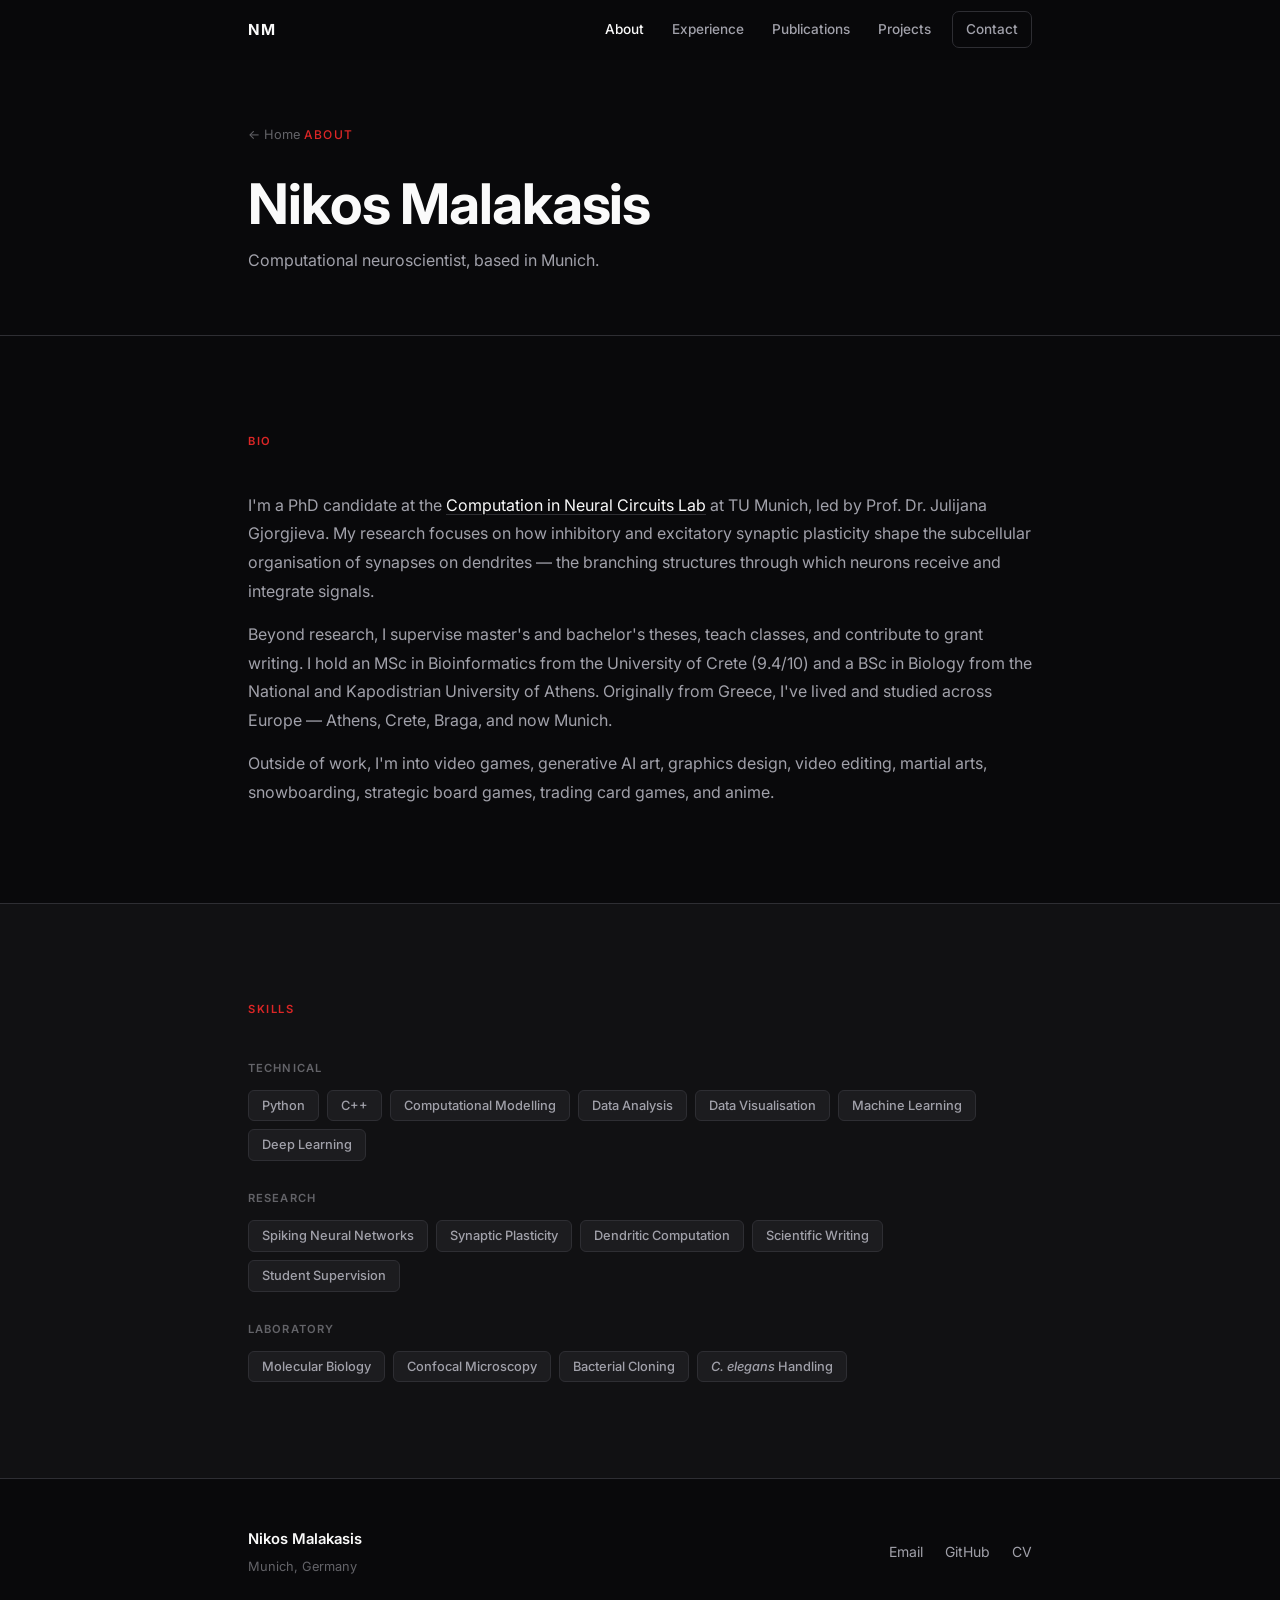
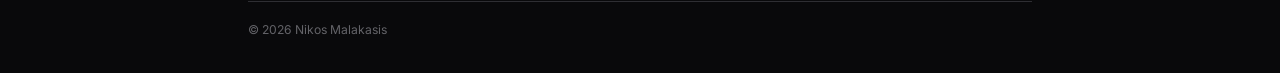
==== about.html @ 0a9daad5 "Split into multi-page site with section previews on homepage Co-Authored-By: Claude Sonnet 4.6 <nore" ====
<!DOCTYPE html>
<html lang="en">
<head>
  <meta charset="UTF-8">
  <meta name="viewport" content="width=device-width, initial-scale=1.0">
  <meta name="description" content="About Nikos Malakasis — PhD Candidate in Computational Neuroscience.">
  <title>About — Nikos Malakasis</title>
  <link rel="preconnect" href="https://fonts.googleapis.com">
  <link rel="preconnect" href="https://fonts.gstatic.com" crossorigin>
  <link href="https://fonts.googleapis.com/css2?family=Inter:wght@300;400;500;600;700&display=swap" rel="stylesheet">
  <link rel="stylesheet" href="style.css">
</head>
<body>

  <nav id="navbar">
    <div class="nav-container">
      <a href="index.html" class="nav-logo">NM</a>
      <ul class="nav-links" id="nav-links">
        <li><a href="about.html" class="nav-active">About</a></li>
        <li><a href="experience.html">Experience</a></li>
        <li><a href="publications.html">Publications</a></li>
        <li><a href="projects.html">Projects</a></li>
        <li><a href="#contact" class="nav-cta">Contact</a></li>
      </ul>
      <button class="nav-toggle" id="nav-toggle" aria-label="Toggle navigation">
        <span></span><span></span><span></span>
      </button>
    </div>
  </nav>

  <main>

    <section class="page-hero">
      <div class="container">
        <a href="index.html" class="back-link">&larr; Home</a>
        <span class="hero-label">About</span>
        <h1 class="page-title">Nikos Malakasis</h1>
        <p class="page-desc">Computational neuroscientist, based in Munich.</p>
      </div>
    </section>

    <section>
      <div class="container">
        <h2 class="section-title">Bio</h2>
        <div class="about-content">
          <p>
            I'm a PhD candidate at the
            <a href="https://www.gjorgjievalab.org/" target="_blank" rel="noopener">Computation in Neural Circuits Lab</a>
            at TU Munich, led by Prof. Dr. Julijana Gjorgjieva. My research focuses on how inhibitory
            and excitatory synaptic plasticity shape the subcellular organisation of synapses on dendrites —
            the branching structures through which neurons receive and integrate signals.
          </p>
          <p>
            Beyond research, I supervise master's and bachelor's theses, teach classes, and contribute to
            grant writing. I hold an MSc in Bioinformatics from the University of Crete (9.4/10) and a BSc
            in Biology from the National and Kapodistrian University of Athens. Originally from Greece,
            I've lived and studied across Europe — Athens, Crete, Braga, and now Munich.
          </p>
          <p>
            Outside of work, I'm into video games, generative AI art, graphics design, video editing,
            martial arts, snowboarding, strategic board games, trading card games, and anime.
          </p>
        </div>
      </div>
    </section>

    <section class="surface-section">
      <div class="container">
        <h2 class="section-title">Skills</h2>
        <div class="skills-grid">
          <div class="skill-group">
            <h4 class="skill-group-label">Technical</h4>
            <div class="skill-tags">
              <span class="tag">Python</span>
              <span class="tag">C++</span>
              <span class="tag">Computational Modelling</span>
              <span class="tag">Data Analysis</span>
              <span class="tag">Data Visualisation</span>
              <span class="tag">Machine Learning</span>
              <span class="tag">Deep Learning</span>
            </div>
          </div>
          <div class="skill-group">
            <h4 class="skill-group-label">Research</h4>
            <div class="skill-tags">
              <span class="tag">Spiking Neural Networks</span>
              <span class="tag">Synaptic Plasticity</span>
              <span class="tag">Dendritic Computation</span>
              <span class="tag">Scientific Writing</span>
              <span class="tag">Student Supervision</span>
            </div>
          </div>
          <div class="skill-group">
            <h4 class="skill-group-label">Laboratory</h4>
            <div class="skill-tags">
              <span class="tag">Molecular Biology</span>
              <span class="tag">Confocal Microscopy</span>
              <span class="tag">Bacterial Cloning</span>
              <span class="tag"><em>C. elegans</em> Handling</span>
            </div>
          </div>
        </div>
      </div>
    </section>

  </main>

  <footer id="contact">
    <div class="container">
      <div class="footer-top">
        <div class="footer-info">
          <span class="footer-name">Nikos Malakasis</span>
          <span class="footer-loc">Munich, Germany</span>
        </div>
        <div class="footer-links">
          <a href="mailto:malakasisnikos@gmail.com">Email</a>
          <a href="https://github.com/MalakasisN" target="_blank" rel="noopener">GitHub</a>
          <a href="Nikos_Malakasis_CV.pdf" target="_blank" rel="noopener">CV</a>
        </div>
      </div>
      <p class="footer-copy">&copy; 2026 Nikos Malakasis</p>
    </div>
  </footer>

  <script src="script.js"></script>
</body>
</html>
---- style.css ----
/* ── Reset ──────────────────────────────────────────────────────── */
*, *::before, *::after {
  box-sizing: border-box;
  margin: 0;
  padding: 0;
}

/* ── Variables ──────────────────────────────────────────────────── */
:root {
  --bg:           #09090b;
  --surface:      #111113;
  --surface-2:    #1c1c1f;
  --border:       #2e2e33;
  --accent:       #dc2626;
  --accent-glow:  rgba(220, 38, 38, 0.12);
  --accent-hover: #ef4444;
  --text:         #fafafa;
  --text-muted:   #a1a1aa;
  --text-dim:     #636368;
  --font:         'Inter', -apple-system, BlinkMacSystemFont, 'Segoe UI', sans-serif;
  --nav-h:        60px;
  --max-w:        840px;
  --radius:       10px;
}

/* ── Base ───────────────────────────────────────────────────────── */
html {
  scroll-behavior: smooth;
}

body {
  background: var(--bg);
  color: var(--text);
  font-family: var(--font);
  line-height: 1.7;
  -webkit-font-smoothing: antialiased;
  -moz-osx-font-smoothing: grayscale;
}

a {
  color: var(--accent);
  text-decoration: none;
  transition: color 0.2s;
}
a:hover { color: var(--accent-hover); }

/* ── Container ──────────────────────────────────────────────────── */
.container {
  max-width: var(--max-w);
  margin: 0 auto;
  padding: 0 28px;
}

/* ── Nav ────────────────────────────────────────────────────────── */
#navbar {
  position: fixed;
  inset: 0 0 auto 0;
  z-index: 100;
  height: var(--nav-h);
  background: rgba(9, 9, 11, 0.75);
  backdrop-filter: blur(14px);
  -webkit-backdrop-filter: blur(14px);
  border-bottom: 1px solid transparent;
  transition: border-color 0.3s;
}

#navbar.scrolled {
  border-bottom-color: var(--border);
}

.nav-container {
  max-width: var(--max-w);
  margin: 0 auto;
  padding: 0 28px;
  height: 100%;
  display: flex;
  align-items: center;
  justify-content: space-between;
}

.nav-logo {
  font-weight: 700;
  font-size: 0.95rem;
  letter-spacing: 0.06em;
  color: var(--text);
  transition: color 0.2s;
}
.nav-logo:hover { color: var(--accent); }

.nav-links {
  display: flex;
  list-style: none;
  gap: 2px;
  align-items: center;
}

.nav-links a {
  display: block;
  padding: 6px 13px;
  font-size: 0.85rem;
  font-weight: 500;
  color: var(--text-muted);
  border-radius: 7px;
  transition: color 0.2s, background 0.2s;
}
.nav-links a:hover {
  color: var(--text);
  background: var(--surface-2);
}

.nav-links a.nav-cta {
  color: var(--text-muted);
  border: 1px solid var(--border);
  margin-left: 6px;
}
.nav-links a.nav-cta:hover {
  color: var(--accent);
  border-color: var(--accent);
  background: var(--accent-glow);
}

.nav-toggle {
  display: none;
  flex-direction: column;
  justify-content: center;
  gap: 5px;
  background: none;
  border: none;
  cursor: pointer;
  padding: 6px 2px;
}
.nav-toggle span {
  display: block;
  width: 22px;
  height: 2px;
  background: var(--text-muted);
  border-radius: 2px;
  transition: transform 0.25s, opacity 0.25s;
}

/* ── Sections ───────────────────────────────────────────────────── */
section {
  padding: 96px 0;
}

.section-title {
  font-size: 0.7rem;
  font-weight: 600;
  letter-spacing: 0.14em;
  text-transform: uppercase;
  color: var(--accent);
  margin-bottom: 40px;
}

.section-sub {
  margin-top: -28px;
  margin-bottom: 36px;
  font-size: 0.9rem;
  color: var(--text-dim);
}

/* ── Hero ───────────────────────────────────────────────────────── */
#hero {
  position: relative;
  min-height: 100vh;
  display: flex;
  align-items: center;
  overflow: hidden;
  padding: 0;
}

.hero-glow {
  position: absolute;
  top: 0;
  left: 50%;
  transform: translateX(-50%);
  width: 120%;
  height: 55%;
  background: radial-gradient(
    ellipse 60% 70% at 50% 0%,
    rgba(220, 38, 38, 0.09),
    transparent 70%
  );
  pointer-events: none;
}

.hero-content {
  padding-top: calc(var(--nav-h) + 40px);
  padding-bottom: 80px;
  display: flex;
  flex-direction: column;
  gap: 22px;
}

.hero-label {
  font-size: 0.75rem;
  font-weight: 500;
  letter-spacing: 0.1em;
  text-transform: uppercase;
  color: var(--accent);
}

.hero-name {
  font-size: clamp(3rem, 10vw, 5.5rem);
  font-weight: 700;
  line-height: 1.0;
  letter-spacing: -0.025em;
  color: var(--text);
}

.hero-bio {
  max-width: 500px;
  font-size: 1.05rem;
  color: var(--text-muted);
  line-height: 1.75;
}

.hero-actions {
  display: flex;
  gap: 10px;
  flex-wrap: wrap;
  margin-top: 4px;
}

/* ── Buttons ────────────────────────────────────────────────────── */
.btn {
  display: inline-flex;
  align-items: center;
  padding: 9px 20px;
  border-radius: 8px;
  font-size: 0.875rem;
  font-weight: 500;
  transition: transform 0.15s, box-shadow 0.15s, background 0.2s, color 0.2s, border-color 0.2s;
}

.btn-primary {
  background: var(--accent);
  color: #fff;
  border: 1px solid var(--accent);
}
.btn-primary:hover {
  background: var(--accent-hover);
  border-color: var(--accent-hover);
  color: #fff;
  transform: translateY(-1px);
  box-shadow: 0 6px 20px rgba(220, 38, 38, 0.35);
}

.btn-secondary {
  background: transparent;
  color: var(--text-muted);
  border: 1px solid var(--border);
}
.btn-secondary:hover {
  color: var(--text);
  border-color: var(--text-dim);
  transform: translateY(-1px);
}

/* ── About ──────────────────────────────────────────────────────── */
.about-content {
  display: flex;
  flex-direction: column;
  gap: 14px;
}

.about-content p {
  font-size: 1rem;
  color: var(--text-muted);
  line-height: 1.8;
}

.about-content a {
  color: var(--text);
  text-decoration: underline;
  text-decoration-color: var(--border);
  text-underline-offset: 3px;
  transition: text-decoration-color 0.2s, color 0.2s;
}
.about-content a:hover {
  color: var(--accent);
  text-decoration-color: var(--accent);
}

/* ── Experience ─────────────────────────────────────────────────── */

.timeline {
  display: flex;
  flex-direction: column;
}

.timeline-item {
  padding: 28px 0;
  border-top: 1px solid var(--border);
}
.timeline-item:last-child {
  border-bottom: 1px solid var(--border);
}

.timeline-header {
  display: flex;
  justify-content: space-between;
  align-items: flex-start;
  gap: 16px;
  margin-bottom: 12px;
  flex-wrap: wrap;
}

.timeline-header h3 {
  font-size: 0.975rem;
  font-weight: 600;
  color: var(--text);
  margin-bottom: 3px;
}

.timeline-org {
  display: block;
  font-size: 0.85rem;
  color: var(--text-muted);
}

.timeline-date {
  font-size: 0.78rem;
  color: var(--text-dim);
  white-space: nowrap;
  padding-top: 2px;
  flex-shrink: 0;
}

.timeline-bullets {
  list-style: none;
  display: flex;
  flex-direction: column;
  gap: 7px;
}

.timeline-bullets li {
  position: relative;
  padding-left: 18px;
  font-size: 0.875rem;
  color: var(--text-muted);
  line-height: 1.65;
}

.timeline-bullets li::before {
  content: '—';
  position: absolute;
  left: 0;
  top: 0;
  color: var(--accent);
  font-size: 0.75rem;
  line-height: 1.65;
}

/* ── Education ──────────────────────────────────────────────────── */
.edu-grid {
  display: grid;
  grid-template-columns: repeat(3, 1fr);
  gap: 14px;
}

.edu-card {
  padding: 20px 18px;
  border-radius: var(--radius);
  border: 1px solid var(--border);
  background: var(--surface);
  transition: border-color 0.2s;
}
.edu-card:hover {
  border-color: var(--accent);
}

.edu-degree {
  font-size: 0.9rem;
  font-weight: 600;
  color: var(--text);
  margin-bottom: 4px;
  line-height: 1.4;
}
.edu-institution {
  font-size: 0.82rem;
  color: var(--text-muted);
  margin-bottom: 8px;
}
.edu-year {
  font-size: 0.775rem;
  color: var(--text-dim);
  margin-bottom: 5px;
}
.edu-grade {
  font-size: 0.775rem;
  color: var(--accent);
  font-weight: 500;
}

/* ── Publications ───────────────────────────────────────────────── */

.pub-list {
  list-style: none;
  counter-reset: pub;
}

.pub-item {
  counter-increment: pub;
  position: relative;
  padding: 22px 0 22px 38px;
  border-top: 1px solid var(--border);
}
.pub-item:last-child {
  border-bottom: 1px solid var(--border);
}

.pub-item::before {
  content: counter(pub);
  position: absolute;
  left: 0;
  top: 24px;
  font-size: 0.72rem;
  font-weight: 700;
  color: var(--accent);
}

.pub-title {
  font-size: 0.925rem;
  font-weight: 600;
  color: var(--text);
  line-height: 1.5;
  margin-bottom: 5px;
}

.pub-authors {
  font-size: 0.84rem;
  color: var(--text-muted);
  margin-bottom: 5px;
}

.pub-venue {
  font-size: 0.8rem;
  color: var(--text-dim);
}
.pub-venue a {
  color: var(--text-dim);
  text-decoration: underline;
  text-underline-offset: 3px;
  transition: color 0.2s;
}
.pub-venue a:hover { color: var(--accent); }

/* ── Projects ───────────────────────────────────────────────────── */
.projects-grid {
  display: grid;
  grid-template-columns: repeat(3, 1fr);
  gap: 14px;
}

.project-card {
  border-radius: var(--radius);
  border: 1px solid var(--border);
  transition: border-color 0.2s, background 0.2s;
}
.project-card:hover {
  border-color: var(--accent);
  background: var(--surface);
}

.project-card.placeholder {
  border-style: dashed;
  display: flex;
  flex-direction: column;
  align-items: center;
  justify-content: center;
  gap: 10px;
  min-height: 130px;
  padding: 28px;
}

.project-icon {
  font-size: 1.4rem;
  color: var(--border);
  line-height: 1;
}
.project-label {
  font-size: 0.78rem;
  color: var(--text-dim);
}

/* ── Skills ─────────────────────────────────────────────────────── */

.skills-grid {
  display: flex;
  flex-direction: column;
  gap: 28px;
}

.skill-group-label {
  font-size: 0.7rem;
  font-weight: 600;
  letter-spacing: 0.1em;
  text-transform: uppercase;
  color: var(--text-dim);
  margin-bottom: 12px;
}

.skill-tags {
  display: flex;
  flex-wrap: wrap;
  gap: 8px;
}

.tag {
  font-size: 0.8rem;
  font-weight: 500;
  color: var(--text-muted);
  background: var(--surface-2);
  border: 1px solid var(--border);
  border-radius: 6px;
  padding: 4px 13px;
  transition: color 0.2s, border-color 0.2s, background 0.2s;
  cursor: default;
}
.tag:hover {
  color: var(--accent);
  border-color: var(--accent);
  background: var(--accent-glow);
}

/* ── Footer ─────────────────────────────────────────────────────── */
footer#contact {
  padding: 48px 0 32px;
}

.footer-top {
  display: flex;
  justify-content: space-between;
  align-items: center;
  flex-wrap: wrap;
  gap: 20px;
  padding-bottom: 24px;
  border-bottom: 1px solid var(--border);
  margin-bottom: 18px;
}

.footer-info {
  display: flex;
  flex-direction: column;
  gap: 3px;
}

.footer-name {
  font-size: 0.925rem;
  font-weight: 600;
  color: var(--text);
}
.footer-loc {
  font-size: 0.8rem;
  color: var(--text-dim);
}

.footer-links {
  display: flex;
  gap: 22px;
}
.footer-links a {
  font-size: 0.875rem;
  color: var(--text-muted);
  transition: color 0.2s;
}
.footer-links a:hover { color: var(--text); }

.footer-copy {
  font-size: 0.76rem;
  color: var(--text-dim);
}

/* ── Surface section (shared bg variant) ───────────────────────── */
.surface-section {
  background: var(--surface);
  border-top: 1px solid var(--border);
  border-bottom: 1px solid var(--border);
}

/* ── Nav active state ───────────────────────────────────────────── */
.nav-links a.nav-active {
  color: var(--text);
}

/* ── Preview sections (index.html) ─────────────────────────────── */
.preview-header {
  display: flex;
  justify-content: space-between;
  align-items: center;
  margin-bottom: 36px;
}
.preview-header .section-title {
  margin-bottom: 0;
}

.view-all {
  font-size: 0.8rem;
  font-weight: 500;
  color: var(--text-dim);
  letter-spacing: 0.02em;
  transition: color 0.2s;
  white-space: nowrap;
}
.view-all:hover { color: var(--accent); }

.preview-text {
  font-size: 0.975rem;
  color: var(--text-muted);
  line-height: 1.8;
  max-width: 640px;
  margin-bottom: 24px;
}

.preview-tags {
  display: flex;
  flex-wrap: wrap;
  gap: 8px;
}

/* Experience preview */
.exp-preview-list {
  display: flex;
  flex-direction: column;
}

.exp-preview-item {
  display: flex;
  justify-content: space-between;
  align-items: center;
  gap: 24px;
  padding: 18px 0;
  border-top: 1px solid var(--border);
}
.exp-preview-item:last-child {
  border-bottom: 1px solid var(--border);
}

.exp-preview-left {
  display: flex;
  flex-direction: column;
  gap: 3px;
}

.exp-preview-role {
  font-size: 0.9rem;
  font-weight: 600;
  color: var(--text);
}

.exp-preview-org {
  font-size: 0.83rem;
  color: var(--text-muted);
}

.exp-preview-date {
  font-size: 0.78rem;
  color: var(--text-dim);
  white-space: nowrap;
  flex-shrink: 0;
}

/* Publications preview */
.pub-preview-list {
  list-style: none;
}

.pub-preview-item {
  display: flex;
  justify-content: space-between;
  align-items: baseline;
  gap: 28px;
  padding: 16px 0;
  border-top: 1px solid var(--border);
}
.pub-preview-item:last-child {
  border-bottom: 1px solid var(--border);
}

.pub-preview-title {
  font-size: 0.875rem;
  color: var(--text-muted);
  line-height: 1.5;
}

.pub-preview-venue {
  font-size: 0.78rem;
  color: var(--text-dim);
  white-space: nowrap;
  flex-shrink: 0;
}

/* ── Page hero (subpages) ───────────────────────────────────────── */
.page-hero {
  padding: calc(var(--nav-h) + 60px) 0 60px;
  border-bottom: 1px solid var(--border);
}

.page-title {
  font-size: clamp(2rem, 7vw, 3.5rem);
  font-weight: 700;
  letter-spacing: -0.02em;
  color: var(--text);
  line-height: 1.1;
  margin-top: 12px;
  margin-bottom: 12px;
}

.page-desc {
  font-size: 1rem;
  color: var(--text-muted);
  max-width: 480px;
}

.back-link {
  display: inline-flex;
  align-items: center;
  gap: 6px;
  font-size: 0.8rem;
  color: var(--text-dim);
  margin-bottom: 16px;
  transition: color 0.2s;
}
.back-link:hover { color: var(--accent); }

/* ── Education note ─────────────────────────────────────────────── */
.edu-note {
  margin-top: 20px;
  font-size: 0.84rem;
  color: var(--text-dim);
}

/* ── Conference list ────────────────────────────────────────────── */
.conf-list {
  display: flex;
  flex-direction: column;
}

.conf-item {
  padding: 20px 0;
  border-top: 1px solid var(--border);
}
.conf-item:last-child {
  border-bottom: 1px solid var(--border);
}

.conf-header {
  display: flex;
  justify-content: space-between;
  align-items: baseline;
  gap: 24px;
  margin-bottom: 5px;
}

.conf-title {
  font-size: 0.9rem;
  font-weight: 600;
  color: var(--text);
  line-height: 1.5;
}

.conf-year {
  font-size: 0.78rem;
  font-weight: 600;
  color: var(--accent);
  white-space: nowrap;
  flex-shrink: 0;
}

.conf-venue {
  font-size: 0.83rem;
  color: var(--text-muted);
}

/* ── Projects large grid (projects page) ───────────────────────── */
.projects-grid-large {
  grid-template-columns: repeat(3, 1fr);
}
.projects-grid-large .project-card.placeholder {
  min-height: 200px;
}

/* ── Responsive ─────────────────────────────────────────────────── */
@media (max-width: 680px) {
  section { padding: 72px 0; }

  .nav-links {
    display: none;
    flex-direction: column;
    position: fixed;
    top: var(--nav-h);
    left: 0;
    right: 0;
    background: var(--surface);
    border-bottom: 1px solid var(--border);
    padding: 12px 16px 20px;
    gap: 2px;
  }
  .nav-links.open { display: flex; }
  .nav-links a.nav-cta { margin-left: 0; }
  .nav-toggle { display: flex; }

  .edu-grid,
  .projects-grid {
    grid-template-columns: 1fr;
  }

  .timeline-header {
    flex-direction: column;
    gap: 2px;
  }

  .exp-preview-item {
    flex-direction: column;
    align-items: flex-start;
    gap: 4px;
  }

  .pub-preview-item {
    flex-direction: column;
    gap: 4px;
  }

  .conf-header {
    flex-direction: column;
    gap: 4px;
  }

  .projects-grid-large {
    grid-template-columns: 1fr;
  }

  .footer-top {
    flex-direction: column;
    align-items: flex-start;
  }
}

@media (max-width: 480px) {
  .edu-grid { grid-template-columns: 1fr; }
}
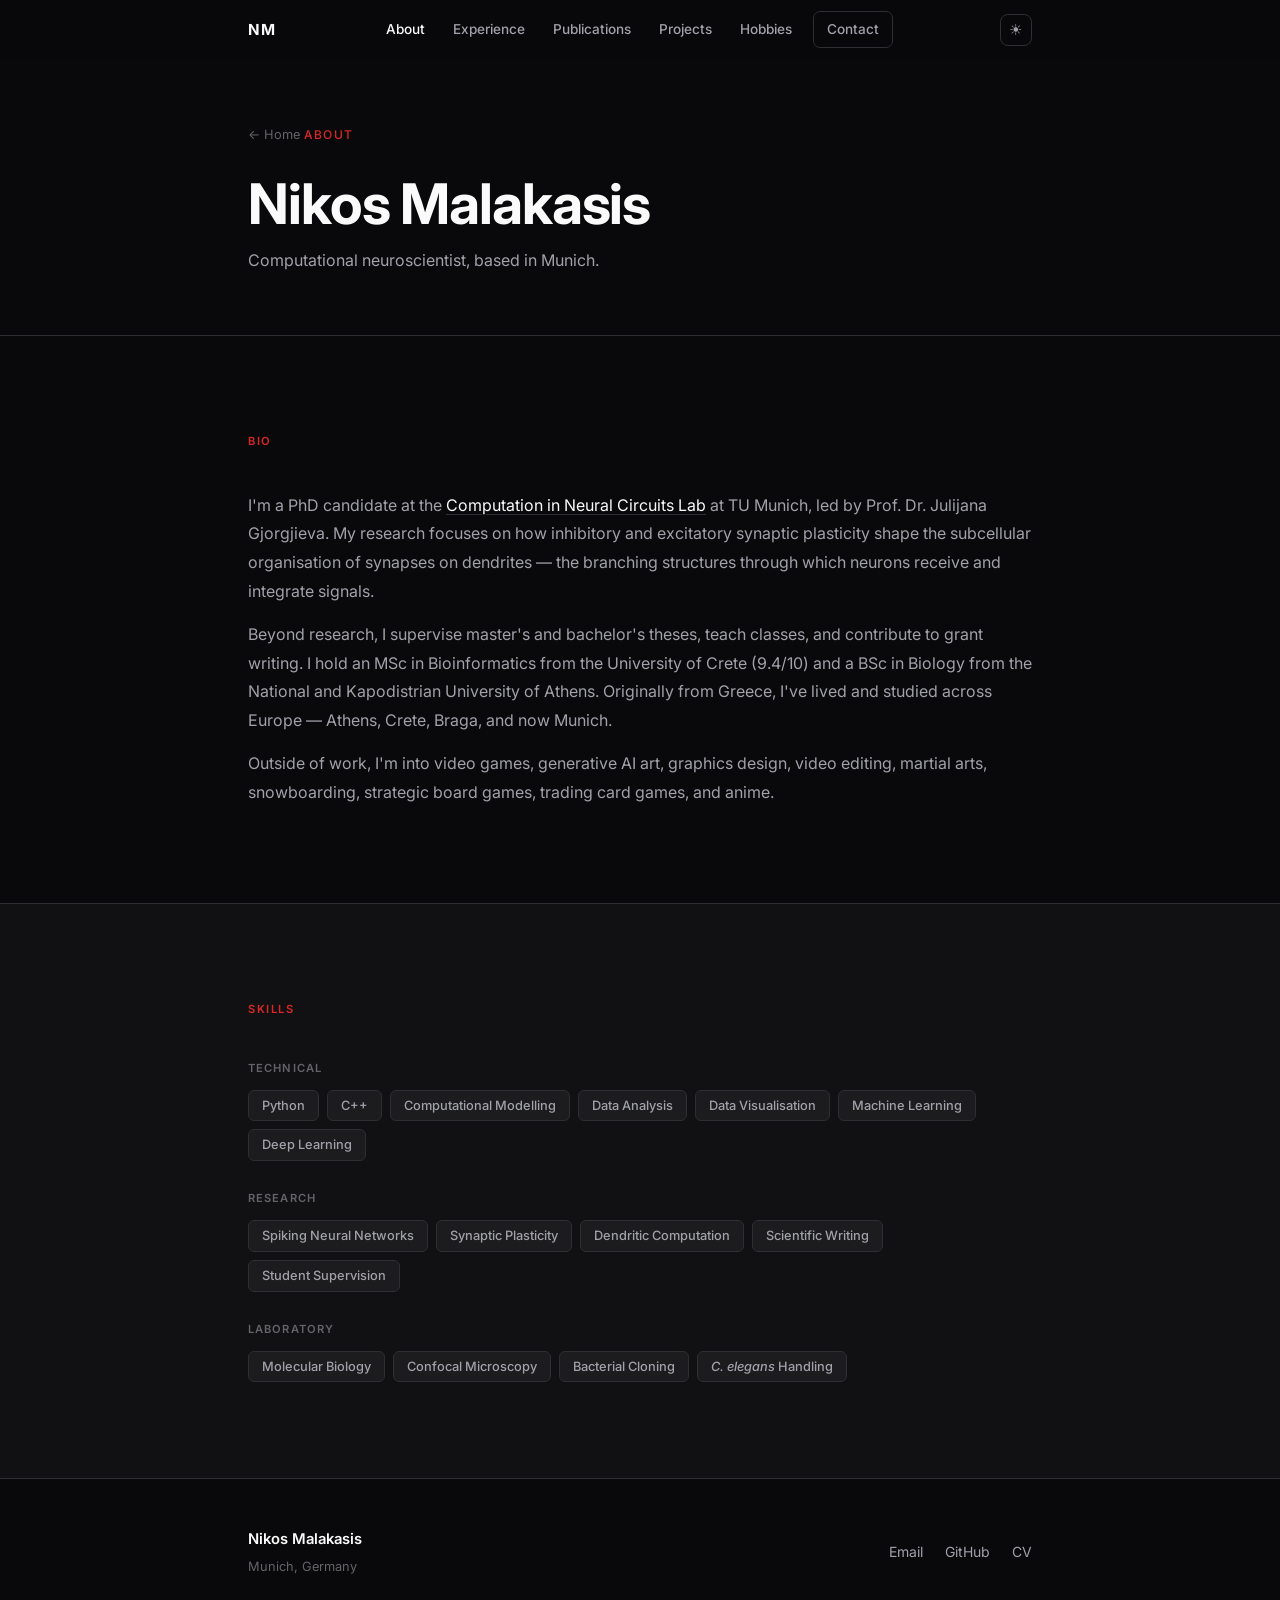
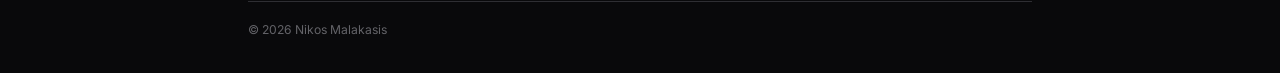
==== commit 2f1a39a4: "Add light/dark theme toggle, photo, hobbies page, and updated hero bio Co-Authored-By: Claude Sonnet" ====
--- a/about.html
+++ b/about.html
@@ -2,6 +2,7 @@
 <html lang="en">
 <head>
   <meta charset="UTF-8">
+  <script>const t=localStorage.getItem('theme');if(t)document.documentElement.setAttribute('data-theme',t);</script>
   <meta name="viewport" content="width=device-width, initial-scale=1.0">
   <meta name="description" content="About Nikos Malakasis — PhD Candidate in Computational Neuroscience.">
   <title>About — Nikos Malakasis</title>
@@ -20,8 +21,10 @@
         <li><a href="experience.html">Experience</a></li>
         <li><a href="publications.html">Publications</a></li>
         <li><a href="projects.html">Projects</a></li>
+        <li><a href="hobbies.html">Hobbies</a></li>
         <li><a href="#contact" class="nav-cta">Contact</a></li>
       </ul>
+      <button class="theme-toggle" id="theme-toggle" aria-label="Switch to light mode">☀</button>
       <button class="nav-toggle" id="nav-toggle" aria-label="Toggle navigation">
         <span></span><span></span><span></span>
       </button>
--- a/style.css
+++ b/style.css
@@ -23,6 +23,28 @@
   --radius:       10px;
 }
 
+/* ── Light Theme ────────────────────────────────────────────────── */
+[data-theme="light"] {
+  --bg:           #f7f7f8;
+  --surface:      #efeff1;
+  --surface-2:    #e4e4e8;
+  --border:       #d2d2d8;
+  --accent:       #dc2626;
+  --accent-glow:  rgba(220, 38, 38, 0.07);
+  --accent-hover: #b91c1c;
+  --text:         #0c0c0e;
+  --text-muted:   #3f3f46;
+  --text-dim:     #71717a;
+}
+
+[data-theme="light"] #navbar {
+  background: rgba(247, 247, 248, 0.85);
+}
+
+[data-theme="light"] .hero-img {
+  box-shadow: 0 0 0 3px var(--bg), 0 0 0 5px rgba(220, 38, 38, 0.22);
+}
+
 /* ── Base ───────────────────────────────────────────────────────── */
 html {
   scroll-behavior: smooth;
@@ -136,6 +158,29 @@
   background: var(--text-muted);
   border-radius: 2px;
   transition: transform 0.25s, opacity 0.25s;
+}
+
+.theme-toggle {
+  display: flex;
+  align-items: center;
+  justify-content: center;
+  width: 32px;
+  height: 32px;
+  border-radius: 8px;
+  border: 1px solid var(--border);
+  background: transparent;
+  color: var(--text-muted);
+  cursor: pointer;
+  font-size: 0.95rem;
+  line-height: 1;
+  transition: color 0.2s, border-color 0.2s, background 0.2s;
+  margin-left: 10px;
+  flex-shrink: 0;
+}
+.theme-toggle:hover {
+  color: var(--text);
+  border-color: var(--text-dim);
+  background: var(--surface-2);
 }
 
 /* ── Sections ───────────────────────────────────────────────────── */
@@ -188,8 +233,35 @@
   padding-top: calc(var(--nav-h) + 40px);
   padding-bottom: 80px;
   display: flex;
+  flex-direction: row;
+  align-items: center;
+  justify-content: space-between;
+  gap: 60px;
+}
+
+.hero-text {
+  display: flex;
   flex-direction: column;
   gap: 22px;
+  flex: 1;
+  min-width: 0;
+}
+
+.hero-photo {
+  flex-shrink: 0;
+}
+
+.hero-img {
+  width: 240px;
+  height: 240px;
+  object-fit: cover;
+  border-radius: 50%;
+  display: block;
+  box-shadow: 0 0 0 3px var(--bg), 0 0 0 5px rgba(220, 38, 38, 0.35);
+  transition: box-shadow 0.3s;
+}
+.hero-img:hover {
+  box-shadow: 0 0 0 3px var(--bg), 0 0 0 8px rgba(220, 38, 38, 0.5);
 }
 
 .hero-label {
@@ -771,6 +843,110 @@
 .conf-venue {
   font-size: 0.83rem;
   color: var(--text-muted);
+}
+
+/* ── Hobby cards (index preview) ───────────────────────────────── */
+.hobby-cards {
+  display: grid;
+  grid-template-columns: repeat(3, 1fr);
+  gap: 14px;
+}
+
+.hobby-card {
+  display: flex;
+  flex-direction: column;
+  gap: 8px;
+  padding: 24px 20px;
+  border-radius: var(--radius);
+  border: 1px solid var(--border);
+  color: var(--text);
+  transition: border-color 0.2s, background 0.2s, transform 0.2s;
+}
+.hobby-card:hover {
+  border-color: var(--accent);
+  background: var(--surface);
+  color: var(--text);
+  transform: translateY(-2px);
+}
+
+.hobby-card-icon {
+  font-size: 1.3rem;
+  color: var(--accent);
+  line-height: 1;
+  margin-bottom: 4px;
+}
+
+.hobby-card-title {
+  font-size: 0.9rem;
+  font-weight: 600;
+}
+
+.hobby-card-desc {
+  font-size: 0.81rem;
+  color: var(--text-muted);
+  line-height: 1.5;
+}
+
+/* ── Gallery grid (hobbies page) ────────────────────────────────── */
+.gallery-grid {
+  display: grid;
+  grid-template-columns: repeat(auto-fill, minmax(200px, 1fr));
+  gap: 14px;
+}
+
+.gallery-item img {
+  width: 100%;
+  aspect-ratio: 1;
+  object-fit: cover;
+  border-radius: var(--radius);
+  border: 1px solid var(--border);
+  display: block;
+  transition: border-color 0.2s, transform 0.2s;
+}
+.gallery-item img:hover {
+  border-color: var(--accent);
+  transform: scale(1.02);
+}
+
+.hobby-empty {
+  padding: 60px 0;
+  font-size: 0.875rem;
+  color: var(--text-dim);
+}
+
+/* ── Chapter grid (hobbies page) ────────────────────────────────── */
+.chapters-grid {
+  display: grid;
+  grid-template-columns: repeat(auto-fill, minmax(160px, 1fr));
+  gap: 14px;
+}
+
+.chapter-card {
+  aspect-ratio: 2/3;
+  border-radius: var(--radius);
+  border: 1px solid var(--border);
+  border-style: dashed;
+  display: flex;
+  flex-direction: column;
+  align-items: center;
+  justify-content: center;
+  gap: 8px;
+  padding: 20px;
+  transition: border-color 0.2s, background 0.2s;
+}
+.chapter-card:hover {
+  border-color: var(--accent);
+  background: var(--surface);
+}
+.chapter-card .project-icon {
+  font-size: 1.2rem;
+}
+
+/* ── TCG section ────────────────────────────────────────────────── */
+.tcg-placeholder {
+  padding: 48px 0;
+  font-size: 0.875rem;
+  color: var(--text-dim);
 }
 
 /* ── Projects large grid (projects page) ───────────────────────── */
@@ -811,6 +987,19 @@
     gap: 2px;
   }
 
+  .hero-content {
+    flex-direction: column;
+    gap: 32px;
+  }
+  .hero-img {
+    width: 110px;
+    height: 110px;
+  }
+
+  .hobby-cards {
+    grid-template-columns: 1fr;
+  }
+
   .exp-preview-item {
     flex-direction: column;
     align-items: flex-start;
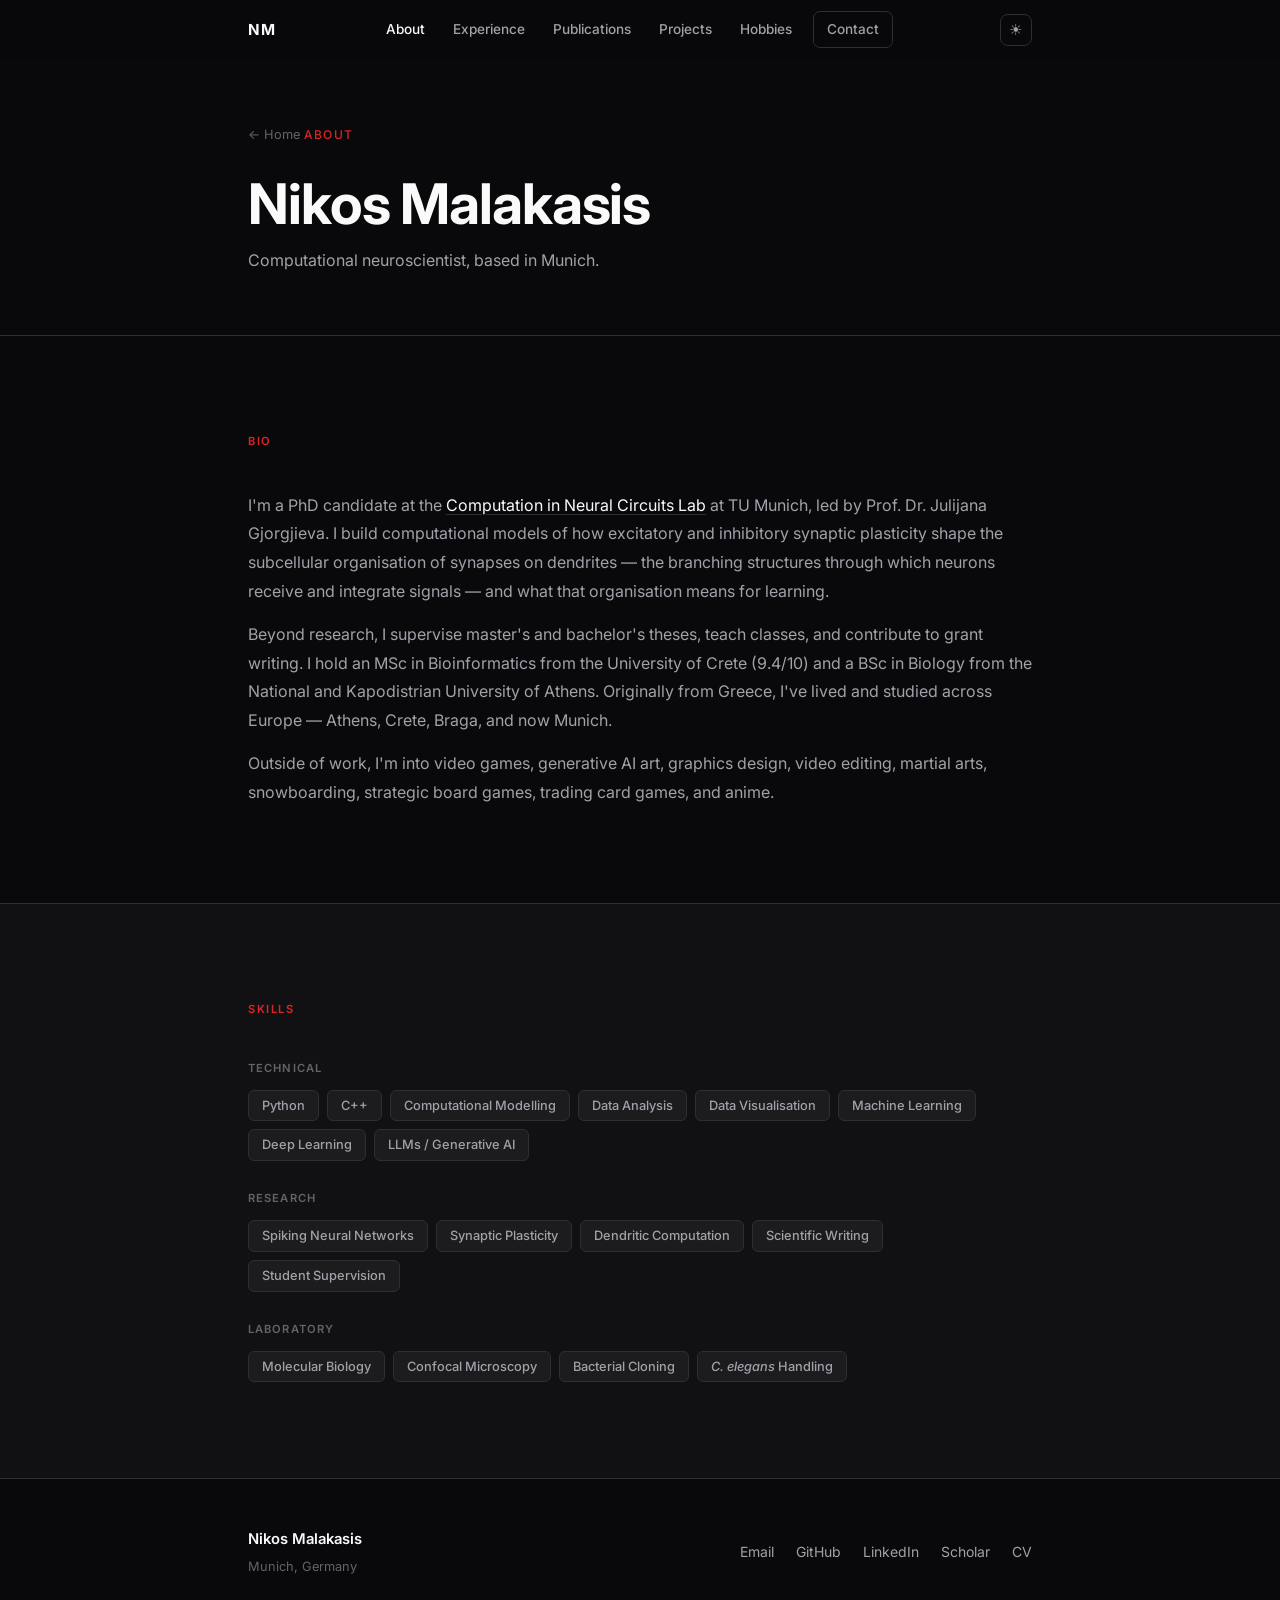
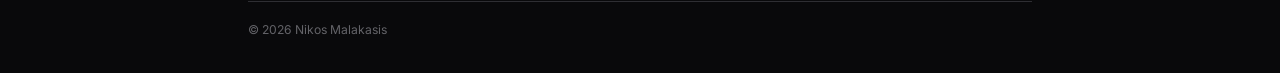
==== commit bde75660: "Sync site with updated CV and strengthen candidate-facing copy - Add 2026 Dendrites posters and Dend" ====
--- a/about.html
+++ b/about.html
@@ -49,9 +49,10 @@
           <p>
             I'm a PhD candidate at the
             <a href="https://www.gjorgjievalab.org/" target="_blank" rel="noopener">Computation in Neural Circuits Lab</a>
-            at TU Munich, led by Prof. Dr. Julijana Gjorgjieva. My research focuses on how inhibitory
-            and excitatory synaptic plasticity shape the subcellular organisation of synapses on dendrites —
-            the branching structures through which neurons receive and integrate signals.
+            at TU Munich, led by Prof. Dr. Julijana Gjorgjieva. I build computational models of how
+            excitatory and inhibitory synaptic plasticity shape the subcellular organisation of synapses
+            on dendrites — the branching structures through which neurons receive and integrate signals —
+            and what that organisation means for learning.
           </p>
           <p>
             Beyond research, I supervise master's and bachelor's theses, teach classes, and contribute to
@@ -81,6 +82,7 @@
               <span class="tag">Data Visualisation</span>
               <span class="tag">Machine Learning</span>
               <span class="tag">Deep Learning</span>
+              <span class="tag">LLMs / Generative AI</span>
             </div>
           </div>
           <div class="skill-group">
@@ -118,6 +120,8 @@
         <div class="footer-links">
           <a href="mailto:malakasisnikos@gmail.com">Email</a>
           <a href="https://github.com/MalakasisN" target="_blank" rel="noopener">GitHub</a>
+          <a href="https://www.linkedin.com/in/malakasisnikos/" target="_blank" rel="noopener">LinkedIn</a>
+          <a href="https://scholar.google.com/citations?user=ApiSHJgAAAAJ&amp;hl=en" target="_blank" rel="noopener">Scholar</a>
           <a href="Nikos_Malakasis_CV.pdf" target="_blank" rel="noopener">CV</a>
         </div>
       </div>
--- a/style.css
+++ b/style.css
@@ -24,7 +24,7 @@
 }
 
 /* ── Light Theme ────────────────────────────────────────────────── */
-[data-theme="light"] {
+html[data-theme="light"] {
   --bg:           #f7f7f8;
   --surface:      #efeff1;
   --surface-2:    #e4e4e8;
@@ -37,11 +37,11 @@
   --text-dim:     #71717a;
 }
 
-[data-theme="light"] #navbar {
+html[data-theme="light"] #navbar {
   background: rgba(247, 247, 248, 0.85);
 }
 
-[data-theme="light"] .hero-img {
+html[data-theme="light"] .hero-img {
   box-shadow: 0 0 0 3px var(--bg), 0 0 0 5px rgba(220, 38, 38, 0.22);
 }
 
@@ -57,6 +57,7 @@
   line-height: 1.7;
   -webkit-font-smoothing: antialiased;
   -moz-osx-font-smoothing: grayscale;
+  transition: background-color 0.25s, color 0.25s;
 }
 
 a {
@@ -83,7 +84,7 @@
   backdrop-filter: blur(14px);
   -webkit-backdrop-filter: blur(14px);
   border-bottom: 1px solid transparent;
-  transition: border-color 0.3s;
+  transition: border-color 0.3s, background 0.25s;
 }
 
 #navbar.scrolled {
@@ -202,6 +203,10 @@
   margin-bottom: 36px;
   font-size: 0.9rem;
   color: var(--text-dim);
+}
+.section-disclaimer {
+  font-size: 0.72rem;
+  margin-top: -24px;
 }
 
 /* ── Hero ───────────────────────────────────────────────────────── */
@@ -230,38 +235,52 @@
 }
 
 .hero-content {
-  padding-top: calc(var(--nav-h) + 40px);
+  padding-top: calc(var(--nav-h) + 48px);
   padding-bottom: 80px;
   display: flex;
+  flex-direction: column;
+  gap: 20px;
+}
+
+.hero-main {
+  display: flex;
   flex-direction: row;
-  align-items: center;
+  align-items: flex-start;
   justify-content: space-between;
-  gap: 60px;
+  gap: 48px;
 }
 
 .hero-text {
   display: flex;
   flex-direction: column;
-  gap: 22px;
+  gap: 18px;
   flex: 1;
   min-width: 0;
 }
 
 .hero-photo {
   flex-shrink: 0;
+  padding-top: 2px;
 }
 
 .hero-img {
-  width: 240px;
-  height: 240px;
+  width: 150px;
+  height: 150px;
   object-fit: cover;
   border-radius: 50%;
   display: block;
-  box-shadow: 0 0 0 3px var(--bg), 0 0 0 5px rgba(220, 38, 38, 0.35);
-  transition: box-shadow 0.3s;
+  box-shadow:
+    0 0 0 3px var(--bg),
+    0 0 0 5px rgba(220, 38, 38, 0.45),
+    0 8px 32px rgba(0, 0, 0, 0.4);
+  transition: box-shadow 0.3s, transform 0.3s;
 }
 .hero-img:hover {
-  box-shadow: 0 0 0 3px var(--bg), 0 0 0 8px rgba(220, 38, 38, 0.5);
+  box-shadow:
+    0 0 0 3px var(--bg),
+    0 0 0 7px rgba(220, 38, 38, 0.65),
+    0 12px 40px rgba(0, 0, 0, 0.45);
+  transform: scale(1.03);
 }
 
 .hero-label {
@@ -888,24 +907,89 @@
 }
 
 /* ── Gallery grid (hobbies page) ────────────────────────────────── */
+/* ── Gallery stack (hobbies page) ───────────────────────────────── */
+.gallery-stack {
+  position: relative;
+  display: block;
+  width: 220px;
+  height: 220px;
+  text-decoration: none;
+}
+.stack-card {
+  position: absolute;
+  inset: 0;
+  border-radius: var(--radius);
+  border: 1px solid var(--border);
+  overflow: hidden;
+  background: var(--surface-2);
+  transition: transform 0.25s;
+}
+.stack-back-2 {
+  transform: rotate(-7deg) translate(-6px, 6px);
+  z-index: 1;
+}
+.stack-back-1 {
+  transform: rotate(4deg) translate(5px, 3px);
+  z-index: 2;
+}
+.stack-front {
+  z-index: 3;
+}
+.stack-front img {
+  width: 100%;
+  height: 100%;
+  object-fit: cover;
+  display: block;
+}
+.stack-label {
+  position: absolute;
+  bottom: 0;
+  left: 0;
+  right: 0;
+  padding: 6px 10px;
+  background: rgba(0,0,0,0.55);
+  color: #fff;
+  font-size: 0.8rem;
+  font-weight: 500;
+  text-align: center;
+}
+.gallery-stack:hover .stack-front { transform: translateY(-6px) rotate(-1deg); }
+.gallery-stack:hover .stack-back-1 { transform: rotate(6deg) translate(7px, 5px); }
+.gallery-stack:hover .stack-back-2 { transform: rotate(-9deg) translate(-8px, 8px); }
+
+/* ── Gallery full page ──────────────────────────────────────────── */
 .gallery-grid {
   display: grid;
   grid-template-columns: repeat(auto-fill, minmax(200px, 1fr));
   gap: 14px;
 }
-
+.gallery-item {
+  position: relative;
+  border-radius: var(--radius);
+  overflow: hidden;
+  border: 1px solid var(--border);
+  transition: border-color 0.2s;
+}
+.gallery-item:hover { border-color: var(--accent); }
 .gallery-item img {
   width: 100%;
   aspect-ratio: 1;
   object-fit: cover;
-  border-radius: var(--radius);
-  border: 1px solid var(--border);
   display: block;
-  transition: border-color 0.2s, transform 0.2s;
-}
-.gallery-item img:hover {
-  border-color: var(--accent);
-  transform: scale(1.02);
+  transition: transform 0.2s;
+}
+.gallery-item:hover img { transform: scale(1.03); }
+.gallery-label {
+  position: absolute;
+  bottom: 0;
+  left: 0;
+  right: 0;
+  padding: 6px 10px;
+  background: rgba(0,0,0,0.55);
+  color: #fff;
+  font-size: 0.8rem;
+  font-weight: 500;
+  text-align: center;
 }
 
 .hobby-empty {
@@ -917,7 +1001,7 @@
 /* ── Chapter grid (hobbies page) ────────────────────────────────── */
 .chapters-grid {
   display: grid;
-  grid-template-columns: repeat(auto-fill, minmax(160px, 1fr));
+  grid-template-columns: repeat(auto-fill, 180px);
   gap: 14px;
 }
 
@@ -925,7 +1009,6 @@
   aspect-ratio: 2/3;
   border-radius: var(--radius);
   border: 1px solid var(--border);
-  border-style: dashed;
   display: flex;
   flex-direction: column;
   align-items: center;
@@ -933,17 +1016,99 @@
   gap: 8px;
   padding: 20px;
   transition: border-color 0.2s, background 0.2s;
+  text-decoration: none;
+  color: inherit;
+  overflow: hidden;
+  position: relative;
+}
+.chapter-card img {
+  position: absolute;
+  inset: 0;
+  width: 100%;
+  height: 100%;
+  object-fit: cover;
+  border-radius: var(--radius);
+}
+.chapter-label {
+  position: absolute;
+  bottom: 0;
+  left: 0;
+  right: 0;
+  padding: 6px 10px;
+  background: rgba(0,0,0,0.55);
+  color: #fff;
+  font-size: 0.8rem;
+  font-weight: 500;
+  text-align: center;
+  border-radius: 0 0 var(--radius) var(--radius);
 }
 .chapter-card:hover {
   border-color: var(--accent);
-  background: var(--surface);
 }
 .chapter-card .project-icon {
   font-size: 1.2rem;
 }
 
-/* ── TCG section ────────────────────────────────────────────────── */
-.tcg-placeholder {
+/* ── TCG Blog ───────────────────────────────────────────────────── */
+.tcg-blog {
+  display: flex;
+  flex-direction: column;
+  gap: 20px;
+}
+.tcg-post {
+  border: 1px solid var(--border);
+  border-radius: var(--radius);
+  padding: 22px 24px;
+  background: var(--surface);
+}
+.tcg-post-date {
+  font-size: 0.72rem;
+  color: var(--text-dim);
+  font-weight: 500;
+  letter-spacing: 0.06em;
+  text-transform: uppercase;
+}
+.tcg-post-title {
+  font-size: 1.05rem;
+  font-weight: 600;
+  margin: 6px 0 10px;
+  color: var(--text);
+}
+.tcg-post-body {
+  font-size: 0.925rem;
+  color: var(--text-muted);
+  line-height: 1.7;
+  white-space: pre-wrap;
+}
+.tcg-post-photos {
+  display: flex;
+  flex-wrap: wrap;
+  gap: 8px;
+  margin-top: 16px;
+}
+.tcg-post-photos a {
+  display: block;
+  width: 100px;
+  height: 70px;
+  flex-shrink: 0;
+}
+.tcg-post-photos img {
+  width: 100px;
+  height: 70px;
+  object-fit: cover;
+  border-radius: 8px;
+  border: 1px solid var(--border);
+  display: block;
+  transition: border-color 0.2s, transform 0.2s;
+}
+.tcg-post-photos img:hover {
+  border-color: var(--accent);
+  transform: scale(1.02);
+}
+.tcg-blog-footer {
+  margin-top: 12px;
+}
+.tcg-empty {
   padding: 48px 0;
   font-size: 0.875rem;
   color: var(--text-dim);
@@ -955,6 +1120,115 @@
 }
 .projects-grid-large .project-card.placeholder {
   min-height: 200px;
+}
+
+/* ── Project banners (projects page) ───────────────────────────── */
+.project-banners {
+  display: grid;
+  grid-template-columns: repeat(3, 1fr);
+  gap: 16px;
+}
+
+.project-banner {
+  display: flex;
+  flex-direction: column;
+  border: 1px solid var(--border);
+  border-radius: var(--radius);
+  overflow: hidden;
+  text-decoration: none;
+  color: inherit;
+  background: var(--surface);
+  transition: border-color 0.2s, transform 0.2s, box-shadow 0.2s;
+}
+.project-banner:hover {
+  border-color: var(--accent);
+  transform: translateY(-2px);
+  box-shadow: 0 6px 24px rgba(220, 38, 38, 0.08);
+  color: inherit;
+}
+
+.project-banner-img {
+  width: 100%;
+  background: #fff;
+  overflow: hidden;
+  display: flex;
+  align-items: center;
+  justify-content: center;
+  aspect-ratio: 4/3;
+}
+.project-banner-img img {
+  width: 100%;
+  height: 100%;
+  object-fit: contain;
+  display: block;
+}
+
+.project-banner-body {
+  padding: 16px 18px 18px;
+  display: flex;
+  flex-direction: column;
+  gap: 6px;
+  flex: 1;
+}
+
+.project-banner-label {
+  font-size: 0.68rem;
+  font-weight: 600;
+  letter-spacing: 0.1em;
+  text-transform: uppercase;
+  color: var(--accent);
+}
+
+.project-banner-title {
+  font-size: 0.875rem;
+  font-weight: 600;
+  color: var(--text);
+  line-height: 1.4;
+}
+
+.project-banner-desc {
+  font-size: 0.8rem;
+  color: var(--text-muted);
+  line-height: 1.6;
+  margin-top: 2px;
+}
+
+.project-banner-arrow {
+  font-size: 0.9rem;
+  color: var(--text-dim);
+  margin-top: auto;
+  padding-top: 8px;
+  transition: color 0.2s, transform 0.2s;
+  display: inline-block;
+}
+.project-banner:hover .project-banner-arrow {
+  color: var(--accent);
+  transform: translate(2px, -2px);
+}
+
+.project-banner-nohover {
+  cursor: default;
+  opacity: 0.55;
+}
+.project-banner-nohover:hover {
+  border-color: var(--border);
+  transform: none;
+  box-shadow: none;
+}
+
+.project-banner-wip {
+  font-size: 0.68rem;
+  font-weight: 500;
+  letter-spacing: 0.06em;
+  color: var(--text-dim);
+  margin-top: auto;
+  padding-top: 8px;
+}
+
+@media (max-width: 680px) {
+  .project-banners {
+    grid-template-columns: 1fr;
+  }
 }
 
 /* ── Responsive ─────────────────────────────────────────────────── */
@@ -987,13 +1261,16 @@
     gap: 2px;
   }
 
-  .hero-content {
-    flex-direction: column;
-    gap: 32px;
+  .hero-main {
+    flex-direction: column-reverse;
+    gap: 20px;
+  }
+  .hero-photo {
+    padding-top: 0;
   }
   .hero-img {
-    width: 110px;
-    height: 110px;
+    width: 88px;
+    height: 88px;
   }
 
   .hobby-cards {
@@ -1028,4 +1305,5 @@
 
 @media (max-width: 480px) {
   .edu-grid { grid-template-columns: 1fr; }
-}
+  .chapters-grid { grid-template-columns: repeat(2, 1fr); }
+}
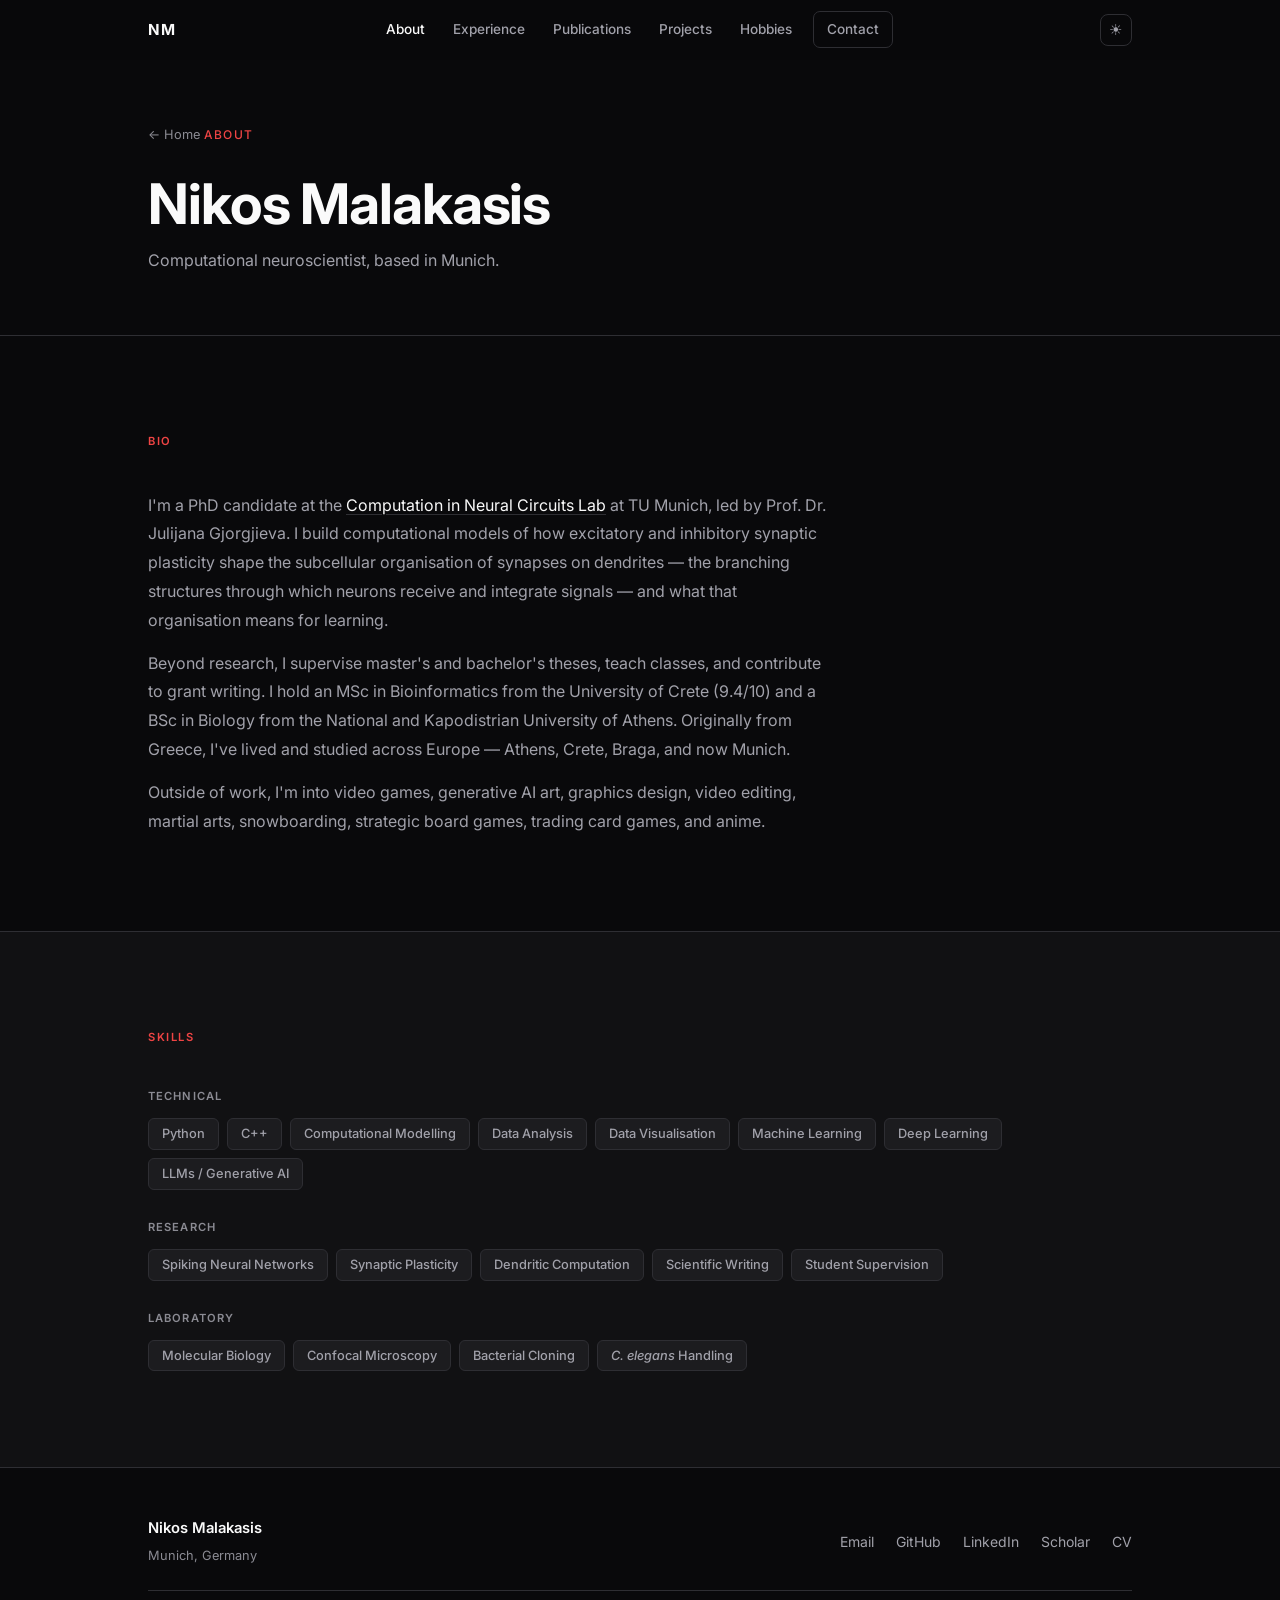
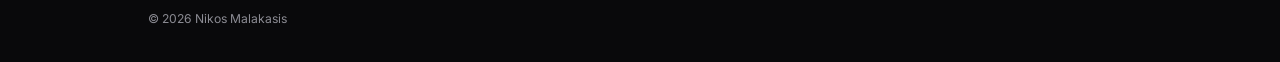
==== commit 74591733: "Polish site: faster photo, social icons, OG meta, scroll reveal, wider grids - Compress hero photo 1" ====
--- a/about.html
+++ b/about.html
@@ -2,10 +2,21 @@
 <html lang="en">
 <head>
   <meta charset="UTF-8">
-  <script>const t=localStorage.getItem('theme');if(t)document.documentElement.setAttribute('data-theme',t);</script>
+  <script>const t=localStorage.getItem('theme');if(t)document.documentElement.setAttribute('data-theme',t);document.documentElement.classList.add('js');</script>
   <meta name="viewport" content="width=device-width, initial-scale=1.0">
   <meta name="description" content="About Nikos Malakasis — PhD Candidate in Computational Neuroscience.">
   <title>About — Nikos Malakasis</title>
+  <link rel="icon" href="favicon.svg" type="image/svg+xml">
+  <meta name="theme-color" content="#09090b">
+  <meta property="og:type" content="website">
+  <meta property="og:site_name" content="Nikos Malakasis">
+  <meta property="og:title" content="About — Nikos Malakasis">
+  <meta property="og:description" content="Computational neuroscientist at TU Munich. Background, skills, and bio.">
+  <meta property="og:url" content="https://malakasisn.github.io/about.html">
+  <meta property="og:image" content="https://malakasisn.github.io/og-image.jpg">
+  <meta property="og:image:width" content="1200">
+  <meta property="og:image:height" content="630">
+  <meta name="twitter:card" content="summary_large_image">
   <link rel="preconnect" href="https://fonts.googleapis.com">
   <link rel="preconnect" href="https://fonts.gstatic.com" crossorigin>
   <link href="https://fonts.googleapis.com/css2?family=Inter:wght@300;400;500;600;700&display=swap" rel="stylesheet">
--- a/style.css
+++ b/style.css
@@ -11,15 +11,15 @@
   --surface:      #111113;
   --surface-2:    #1c1c1f;
   --border:       #2e2e33;
-  --accent:       #dc2626;
-  --accent-glow:  rgba(220, 38, 38, 0.12);
-  --accent-hover: #ef4444;
+  --accent:       #ef4444;
+  --accent-glow:  rgba(239, 68, 68, 0.12);
+  --accent-hover: #f87171;
   --text:         #fafafa;
   --text-muted:   #a1a1aa;
-  --text-dim:     #636368;
+  --text-dim:     #8b8b93;
   --font:         'Inter', -apple-system, BlinkMacSystemFont, 'Segoe UI', sans-serif;
   --nav-h:        60px;
-  --max-w:        840px;
+  --max-w:        1040px;
   --radius:       10px;
 }
 
@@ -29,9 +29,9 @@
   --surface:      #efeff1;
   --surface-2:    #e4e4e8;
   --border:       #d2d2d8;
-  --accent:       #dc2626;
-  --accent-glow:  rgba(220, 38, 38, 0.07);
-  --accent-hover: #b91c1c;
+  --accent:       #ef4444;
+  --accent-glow:  rgba(239, 68, 68, 0.07);
+  --accent-hover: #dc2626;
   --text:         #0c0c0e;
   --text-muted:   #3f3f46;
   --text-dim:     #71717a;
@@ -42,7 +42,7 @@
 }
 
 html[data-theme="light"] .hero-img {
-  box-shadow: 0 0 0 3px var(--bg), 0 0 0 5px rgba(220, 38, 38, 0.22);
+  box-shadow: 0 0 0 3px var(--bg), 0 0 0 5px rgba(239, 68, 68, 0.22);
 }
 
 /* ── Base ───────────────────────────────────────────────────────── */
@@ -228,7 +228,7 @@
   height: 55%;
   background: radial-gradient(
     ellipse 60% 70% at 50% 0%,
-    rgba(220, 38, 38, 0.09),
+    rgba(239, 68, 68, 0.09),
     transparent 70%
   );
   pointer-events: none;
@@ -271,14 +271,14 @@
   display: block;
   box-shadow:
     0 0 0 3px var(--bg),
-    0 0 0 5px rgba(220, 38, 38, 0.45),
+    0 0 0 5px rgba(239, 68, 68, 0.45),
     0 8px 32px rgba(0, 0, 0, 0.4);
   transition: box-shadow 0.3s, transform 0.3s;
 }
 .hero-img:hover {
   box-shadow:
     0 0 0 3px var(--bg),
-    0 0 0 7px rgba(220, 38, 38, 0.65),
+    0 0 0 7px rgba(239, 68, 68, 0.65),
     0 12px 40px rgba(0, 0, 0, 0.45);
   transform: scale(1.03);
 }
@@ -308,6 +308,7 @@
 
 .hero-actions {
   display: flex;
+  align-items: center;
   gap: 10px;
   flex-wrap: wrap;
   margin-top: 4px;
@@ -334,7 +335,7 @@
   border-color: var(--accent-hover);
   color: #fff;
   transform: translateY(-1px);
-  box-shadow: 0 6px 20px rgba(220, 38, 38, 0.35);
+  box-shadow: 0 6px 20px rgba(239, 68, 68, 0.35);
 }
 
 .btn-secondary {
@@ -353,6 +354,7 @@
   display: flex;
   flex-direction: column;
   gap: 14px;
+  max-width: 680px;
 }
 
 .about-content p {
@@ -423,6 +425,7 @@
   display: flex;
   flex-direction: column;
   gap: 7px;
+  max-width: 760px;
 }
 
 .timeline-bullets li {
@@ -1143,7 +1146,7 @@
 .project-banner:hover {
   border-color: var(--accent);
   transform: translateY(-2px);
-  box-shadow: 0 6px 24px rgba(220, 38, 38, 0.08);
+  box-shadow: 0 6px 24px rgba(239, 68, 68, 0.08);
   color: inherit;
 }
 
@@ -1307,3 +1310,115 @@
   .edu-grid { grid-template-columns: 1fr; }
   .chapters-grid { grid-template-columns: repeat(2, 1fr); }
 }
+
+/* ── Social icon buttons (hero) ─────────────────────────────────── */
+.social-links {
+  display: flex;
+  align-items: center;
+  gap: 8px;
+}
+
+.icon-btn {
+  display: inline-flex;
+  align-items: center;
+  justify-content: center;
+  width: 40px;
+  height: 40px;
+  border-radius: 8px;
+  border: 1px solid var(--border);
+  color: var(--text-muted);
+  transition: color 0.2s, border-color 0.2s, background 0.2s, transform 0.15s;
+}
+.icon-btn:hover {
+  color: var(--accent);
+  border-color: var(--accent);
+  background: var(--accent-glow);
+  transform: translateY(-1px);
+}
+.icon-btn svg { display: block; }
+
+/* ── Hobby card icons ───────────────────────────────────────────── */
+.hobby-card-icon svg {
+  width: 26px;
+  height: 26px;
+  display: block;
+}
+
+/* ── Project tech tags ──────────────────────────────────────────── */
+.project-banner-tags {
+  display: flex;
+  flex-wrap: wrap;
+  gap: 6px;
+  margin-top: 8px;
+}
+.proj-tag {
+  font-size: 0.68rem;
+  font-weight: 500;
+  color: var(--text-muted);
+  background: var(--surface-2);
+  border: 1px solid var(--border);
+  border-radius: 5px;
+  padding: 2px 8px;
+}
+
+/* ── Scroll cue (home hero) ─────────────────────────────────────── */
+.scroll-cue {
+  position: absolute;
+  bottom: 26px;
+  left: 50%;
+  display: flex;
+  color: var(--text-dim);
+  transform: translateX(-50%);
+  animation: scroll-bounce 2.2s ease-in-out infinite;
+  transition: color 0.2s;
+}
+.scroll-cue:hover { color: var(--accent); }
+.scroll-cue svg { width: 26px; height: 26px; }
+
+@keyframes scroll-bounce {
+  0%, 100% { transform: translate(-50%, 0); }
+  50%      { transform: translate(-50%, 7px); }
+}
+
+@media (max-width: 680px) {
+  .scroll-cue { display: none; }
+}
+
+/* ── Scroll reveal ──────────────────────────────────────────────── */
+@media (prefers-reduced-motion: no-preference) {
+  html.js .hero-label,
+  html.js .hero-name,
+  html.js .hero-bio,
+  html.js .hero-actions,
+  html.js .hero-photo,
+  html.js .back-link,
+  html.js .page-title,
+  html.js .page-desc,
+  html.js .preview-header,
+  html.js .preview-text,
+  html.js .preview-tags,
+  html.js .section-sub,
+  html.js .exp-preview-item,
+  html.js .pub-preview-item,
+  html.js .hobby-card,
+  html.js .project-banner,
+  html.js .timeline-item,
+  html.js .edu-card,
+  html.js .edu-note,
+  html.js .pub-item,
+  html.js .conf-item,
+  html.js .about-content,
+  html.js .skill-group,
+  html.js .gallery-stack,
+  html.js .chapter-card,
+  html.js .gallery-item {
+    opacity: 0;
+    transform: translateY(18px);
+    transition: opacity 0.6s ease, transform 0.6s cubic-bezier(0.16, 1, 0.3, 1);
+  }
+
+  html.js .is-visible {
+    opacity: 1;
+    transform: none;
+  }
+}
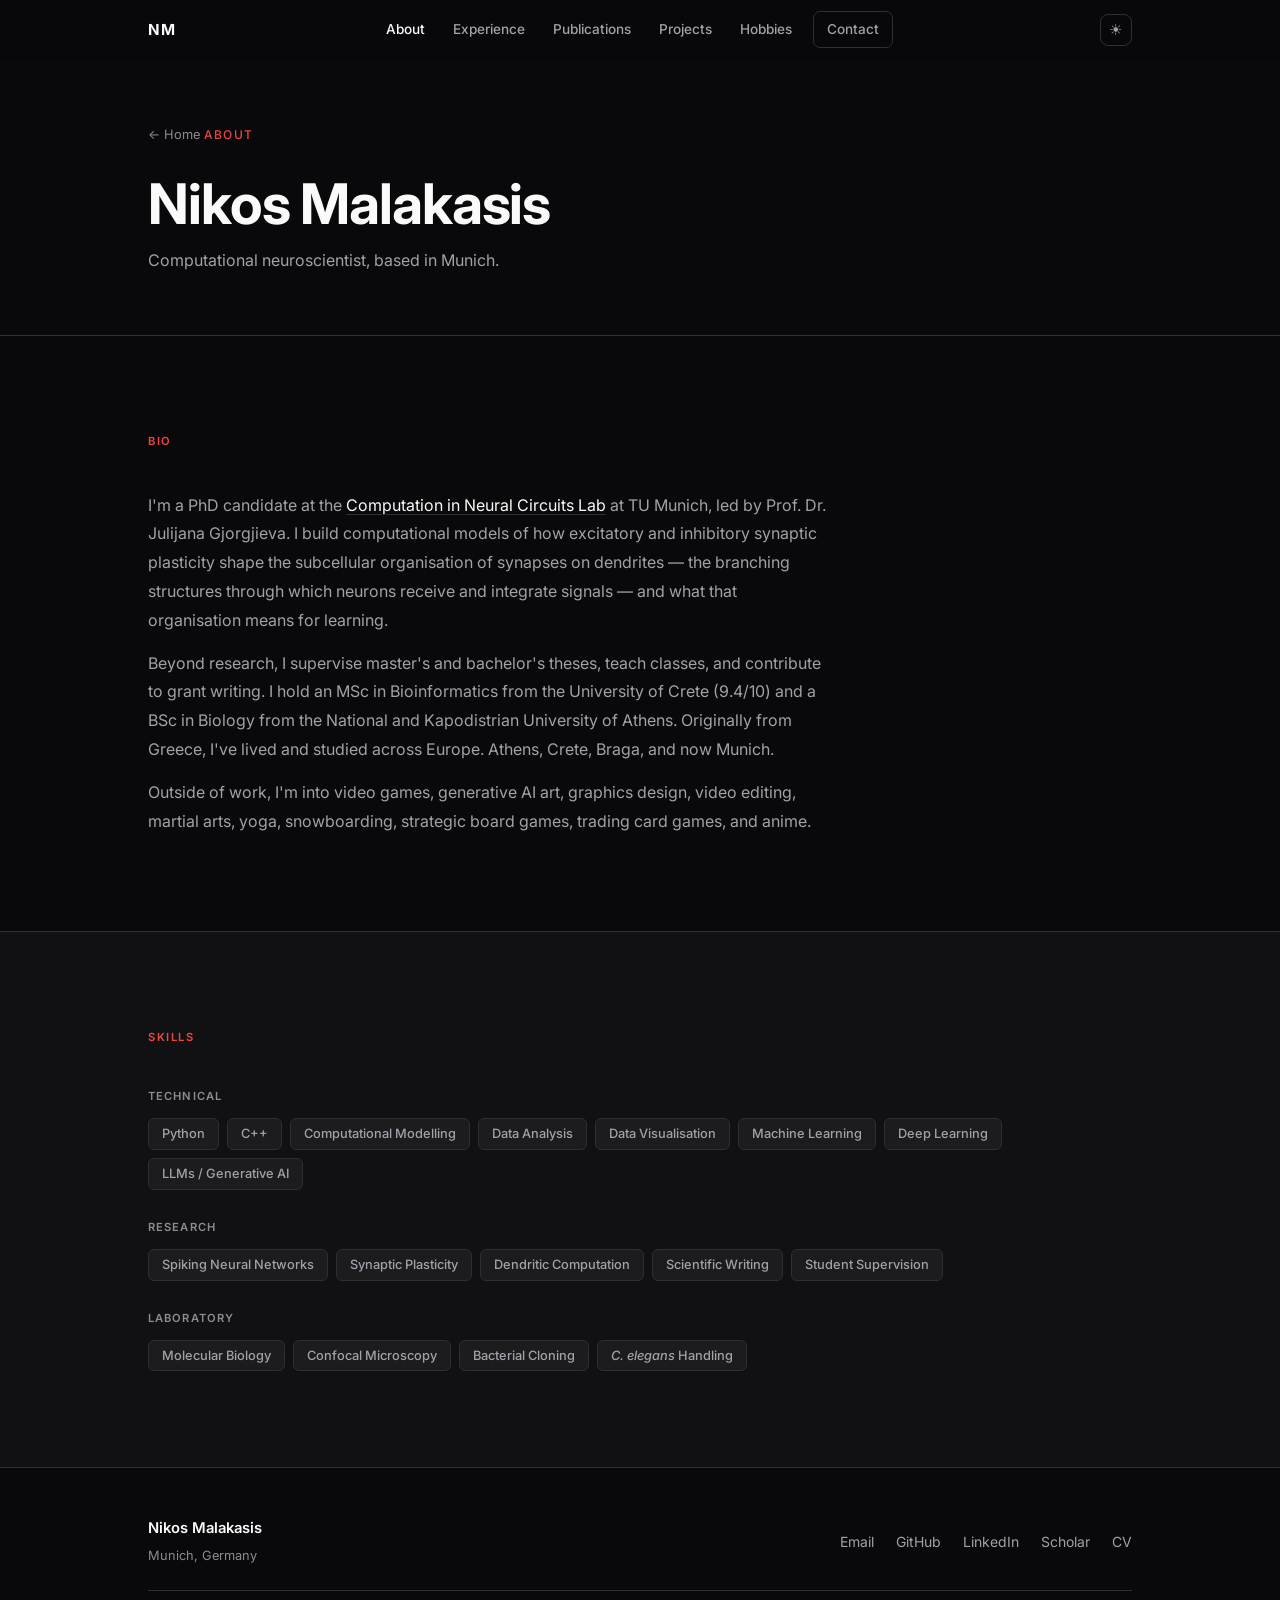
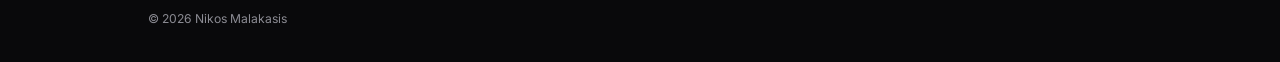
==== commit 74321200: "Update site content" ====
--- a/about.html
+++ b/about.html
@@ -69,11 +69,11 @@
             Beyond research, I supervise master's and bachelor's theses, teach classes, and contribute to
             grant writing. I hold an MSc in Bioinformatics from the University of Crete (9.4/10) and a BSc
             in Biology from the National and Kapodistrian University of Athens. Originally from Greece,
-            I've lived and studied across Europe — Athens, Crete, Braga, and now Munich.
+            I've lived and studied across Europe. Athens, Crete, Braga, and now Munich.
           </p>
           <p>
             Outside of work, I'm into video games, generative AI art, graphics design, video editing,
-            martial arts, snowboarding, strategic board games, trading card games, and anime.
+            martial arts, yoga, snowboarding, strategic board games, trading card games, and anime.
           </p>
         </div>
       </div>
@@ -86,33 +86,19 @@
           <div class="skill-group">
             <h4 class="skill-group-label">Technical</h4>
             <div class="skill-tags">
-              <span class="tag">Python</span>
-              <span class="tag">C++</span>
-              <span class="tag">Computational Modelling</span>
-              <span class="tag">Data Analysis</span>
-              <span class="tag">Data Visualisation</span>
-              <span class="tag">Machine Learning</span>
-              <span class="tag">Deep Learning</span>
-              <span class="tag">LLMs / Generative AI</span>
+              <span class="tag">Python</span><span class="tag">C++</span><span class="tag">Computational Modelling</span><span class="tag">Data Analysis</span><span class="tag">Data Visualisation</span><span class="tag">Machine Learning</span><span class="tag">Deep Learning</span><span class="tag">LLMs / Generative AI</span>
             </div>
           </div>
           <div class="skill-group">
             <h4 class="skill-group-label">Research</h4>
             <div class="skill-tags">
-              <span class="tag">Spiking Neural Networks</span>
-              <span class="tag">Synaptic Plasticity</span>
-              <span class="tag">Dendritic Computation</span>
-              <span class="tag">Scientific Writing</span>
-              <span class="tag">Student Supervision</span>
+              <span class="tag">Spiking Neural Networks</span><span class="tag">Synaptic Plasticity</span><span class="tag">Dendritic Computation</span><span class="tag">Scientific Writing</span><span class="tag">Student Supervision</span>
             </div>
           </div>
           <div class="skill-group">
             <h4 class="skill-group-label">Laboratory</h4>
             <div class="skill-tags">
-              <span class="tag">Molecular Biology</span>
-              <span class="tag">Confocal Microscopy</span>
-              <span class="tag">Bacterial Cloning</span>
-              <span class="tag"><em>C. elegans</em> Handling</span>
+              <span class="tag">Molecular Biology</span><span class="tag">Confocal Microscopy</span><span class="tag">Bacterial Cloning</span><span class="tag"><em>C. elegans</em> Handling</span>
             </div>
           </div>
         </div>
--- a/style.css
+++ b/style.css
@@ -967,11 +967,13 @@
   gap: 14px;
 }
 .gallery-item {
+  display: block;
   position: relative;
   border-radius: var(--radius);
   overflow: hidden;
   border: 1px solid var(--border);
   transition: border-color 0.2s;
+  text-decoration: none;
 }
 .gallery-item:hover { border-color: var(--accent); }
 .gallery-item img {
